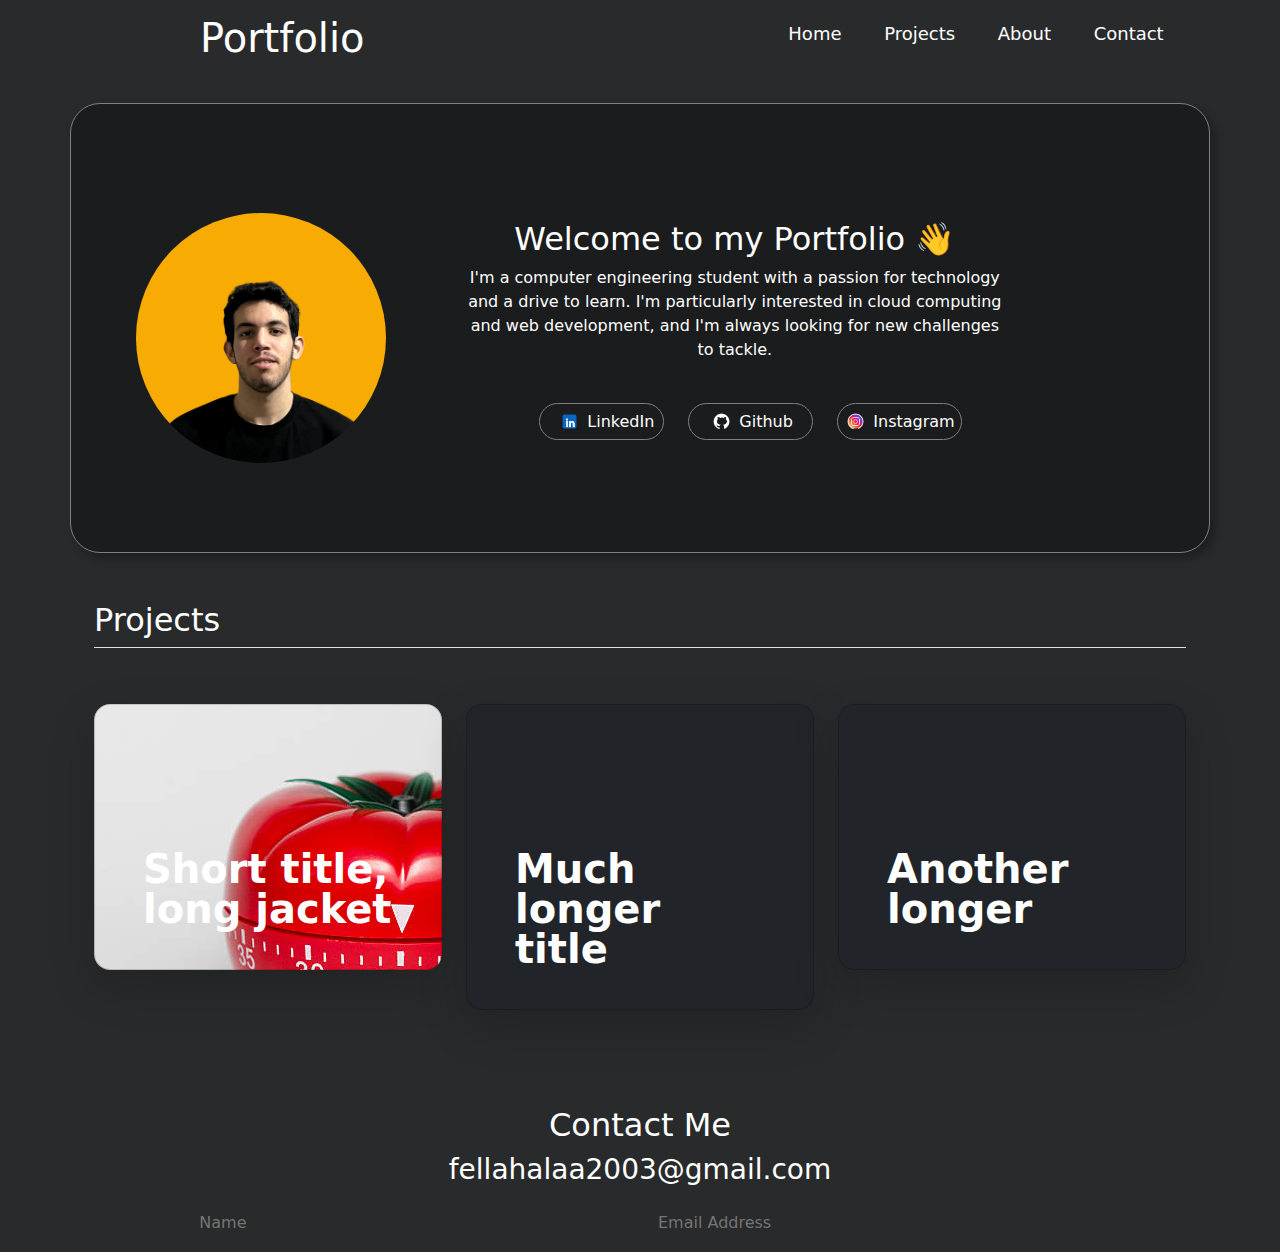
==== index.html @ 3e7cb52d "added my profolio files" ====
<!DOCTYPE html>
<html lang="en">
<head>
    <meta charset="UTF-8">
    <meta name="viewport" content="width=device-width, initial-scale=1.0">
    <title>Portfolio</title>
    <link rel="stylesheet" href="style.css">
    <link href="https://cdn.jsdelivr.net/npm/bootstrap@5.3.3/dist/css/bootstrap.min.css" rel="stylesheet" integrity="sha384-QWTKZyjpPEjISv5WaRU9OFeRpok6YctnYmDr5pNlyT2bRjXh0JMhjY6hW+ALEwIH" crossorigin="anonymous">
</head>
<body>
    <header>
        <div class="nav_bar">
            <h1 class="logo">Portfolio</h1>
            <ul class="nav_list">
                <li class="nav-item"><a href="#" class="nav-link">Home</a></li>
                <li class="nav-item"><a href="#" class="nav-link">Projects</a></li>
                <li class="nav-item"><a href="#" class="nav-link">About</a></li>
                <li class="nav-item"><a href="#" class="nav-link">Contact</a></li>
            </ul>
        </div>
    </header>
    <main>
        <div class="hero container text-center">
            <div class="row align-items-center">
                <div class="col-xl-4 col-xs-12 d-flex justify-content-center">
                    <img id="portrait-image" src="portrait.png" alt="portrait_image">
                </div>
                <div class="col-xl-6 col-xs-12">
                    <div class="summary d-flex flex-column justify-content-center align-items-center">
                        <h2>Welcome to my Portfolio 👋</h2>
                        <p>
                            I'm a computer engineering student with a passion for technology and a drive to learn.
                            I'm particularly interested in cloud computing and web development,
                            and I'm always looking for new challenges to tackle.
                        </p>
                        <ul class="media_buttons">
                            <div class="row">
                                <div class="col-sm-4 col-xs-6 d-flex flex-column justify-content-center align-items-center">
                                    <li class="linkedin"><img class="logo" src="linkedin.png" alt="linkedin logo"><a href="https://www.linkedin.com/in/alafellah/" class="linkes">LinkedIn</a></li>
                                </div>
                                <div class="col-sm-4 col-xs-6 d-flex flex-column justify-content-center align-items-center">
                                    <li class="github"><img class="logo" src="github.png" alt="github logo"><a href="https://github.com/AlaFellah" class="linkes">Github</a></li>
                                </div>
                                <div class="col-sm-4 col-xs-12 d-flex flex-column justify-content-center align-items-center">
                                    <li class="instagram"><img class="logo" src="instagram2.png" alt="instagram logo"><a href="#" class="linkes">Instagram</a></li>
                                </div>
                            </div>
                        </ul>
                    </div>
                </div>
            </div>
        </div>

        <div class="projects">
            <div class="container px-4 py-5" id="custom-cards">
                <h2 class="pb-2 border-bottom text-white">Projects</h2>
            
                <div class="row row-cols-1 row-cols-lg-3 align-items-stretch g-4 py-5">
                  <div class="col">
                    <div class="card card-cover h-80 overflow-hidden text-bg-dark rounded-4 shadow-lg" style="background-image: url('istockphoto-509628331-612x612.jpg');">
                      <div class="d-flex flex-column h-100 p-5 pb-3 text-white text-shadow-1">
                        <h3 class="pt-5 mt-5 mb-4 display-6 lh-1 fw-bold">Short title, long jacket</h3>
                      </div>
                    </div>
                  </div>
            
                  <div class="col">
                    <div class="card card-cover h-80 overflow-hidden text-bg-dark rounded-4 shadow-lg" style="background-image: url('unsplash-photo-2.jpg');">
                      <div class="d-flex flex-column h-100 p-5 pb-3 text-white text-shadow-1">
                        <h3 class="pt-5 mt-5 mb-4 display-6 lh-1 fw-bold">Much longer title</h3>
                      </div>
                    </div>
                  </div>
            
                  <div class="col">
                    <div class="card card-cover h-80 overflow-hidden text-bg-dark rounded-4 shadow-lg" style="background-image: url('unsplash-photo-3.jpg');">
                      <div class="d-flex flex-column h-100 p-5 pb-3 text-shadow-1">
                        <h3 class="pt-5 mt-5 mb-4 display-6 lh-1 fw-bold">Another longer</h3>
                      </div>
                    </div>
                  </div>
                </div>
              </div>
        </div>
        <div class="contact row">
            <h2 class="text-white col-12 d-flex flex-column justify-content-center align-items-center">Contact Me</h2>
            <h3 class="text-white col-12 d-flex flex-column justify-content-center align-items-center">fellahalaa2003@gmail.com</h3>
            <form  action="POST">
                <div class="row">
                    <div class="d-flex justify-content-center align-items-center">
                    <input class="col-4 m-3" type="text" placeholder="Name">
                    <input class="col-4 m-3" type="text" placeholder="Email Address">
                    </div>
                </div>
            </form>
        </div>
    </main>
    <footer>
    </footer>
    <script src="https://cdn.jsdelivr.net/npm/bootstrap@5.3.3/dist/js/bootstrap.bundle.min.js" integrity="sha384-YvpcrYf0tY3lHB60NNkmXc5s9fDVZLESaAA55NDzOxhy9GkcIdslK1eN7N6jIeHz" crossorigin="anonymous"></script>
</body>
</html>
---- style.css ----
html body {
    background-color: #282A2C;
}

body {
    margin: 0;
    padding: 0;
}

header {
    margin: 0;
    padding: 0;
}

.nav_bar {
    display: flex;
    align-items: center;
    justify-content: flex-start;
    color: white;
    margin-left: 200px;
}

.logo {
    margin-left: 50px;
}

.nav_list {
    margin-left: 500px;
    display: flex;
    align-items: center;
    justify-content: space-around;
    list-style-type: none;
    width: 450px;
    font-size: large;
    margin-top: 20px;
    color: white;
}

main {
    padding-top: 40px;
}

.hero {
    display: flex;
    background-color: #1B1C1D;
    height: 450px;
    border-radius: 30px;
    margin: 0 auto;
    padding-top: 20px;
    box-shadow: 5px 5px 10px rgba(0, 0, 0, 0.3);
    border: 0.5px solid gray;
}

@media (max-width: 1199.98px) {
    .hero {
        min-height: 800px;
    }
    .summary {
        align-items: center;
    }
}
@media (max-width: 576px) {
    .github{
        margin-top: 20px;
    }
    .instagram{
        margin-top: 20px;
    }
}

#portrait-image {
    width: 250px;   
    height: 250px;
    border-radius: 50%;
    object-fit: cover;
}

.summary {
    background-color: #1B1C1D;
    color: white;
}

.media_buttons {
    list-style-type: none;
    margin-top: 25px;
}

.linkedin {
    display: flex;
    align-items: center;
    padding-left: 12px;
    border-radius: 30px;
    background-color: #1B1C1D;
    border: 1px solid gray;
    color: white;
    width: 125px;
}

.linkes {
    text-decoration: none;
    color: white;
}

.github {
    display: flex;
    align-items: center;
    padding-left: 15px;
    border-radius: 30px;
    background-color: #1B1C1D;
    border: 1px solid gray;
    color: white;
    width: 125px;
}

.instagram {
    display: flex;
    align-items: center;
    border-radius: 30px;
    background-color: #1B1C1D;
    border: 1px solid gray;
    color: white;
    width: 125px;
}

.logo {
    padding: 0px;
    margin: 0px;
    width: 35px;
    height: 35px;
}

.contact {
    display: flex;
    justify-content: center;
}

input, textarea {
    border: none;
    outline: none;
    background: none;
    box-shadow: none;
  }
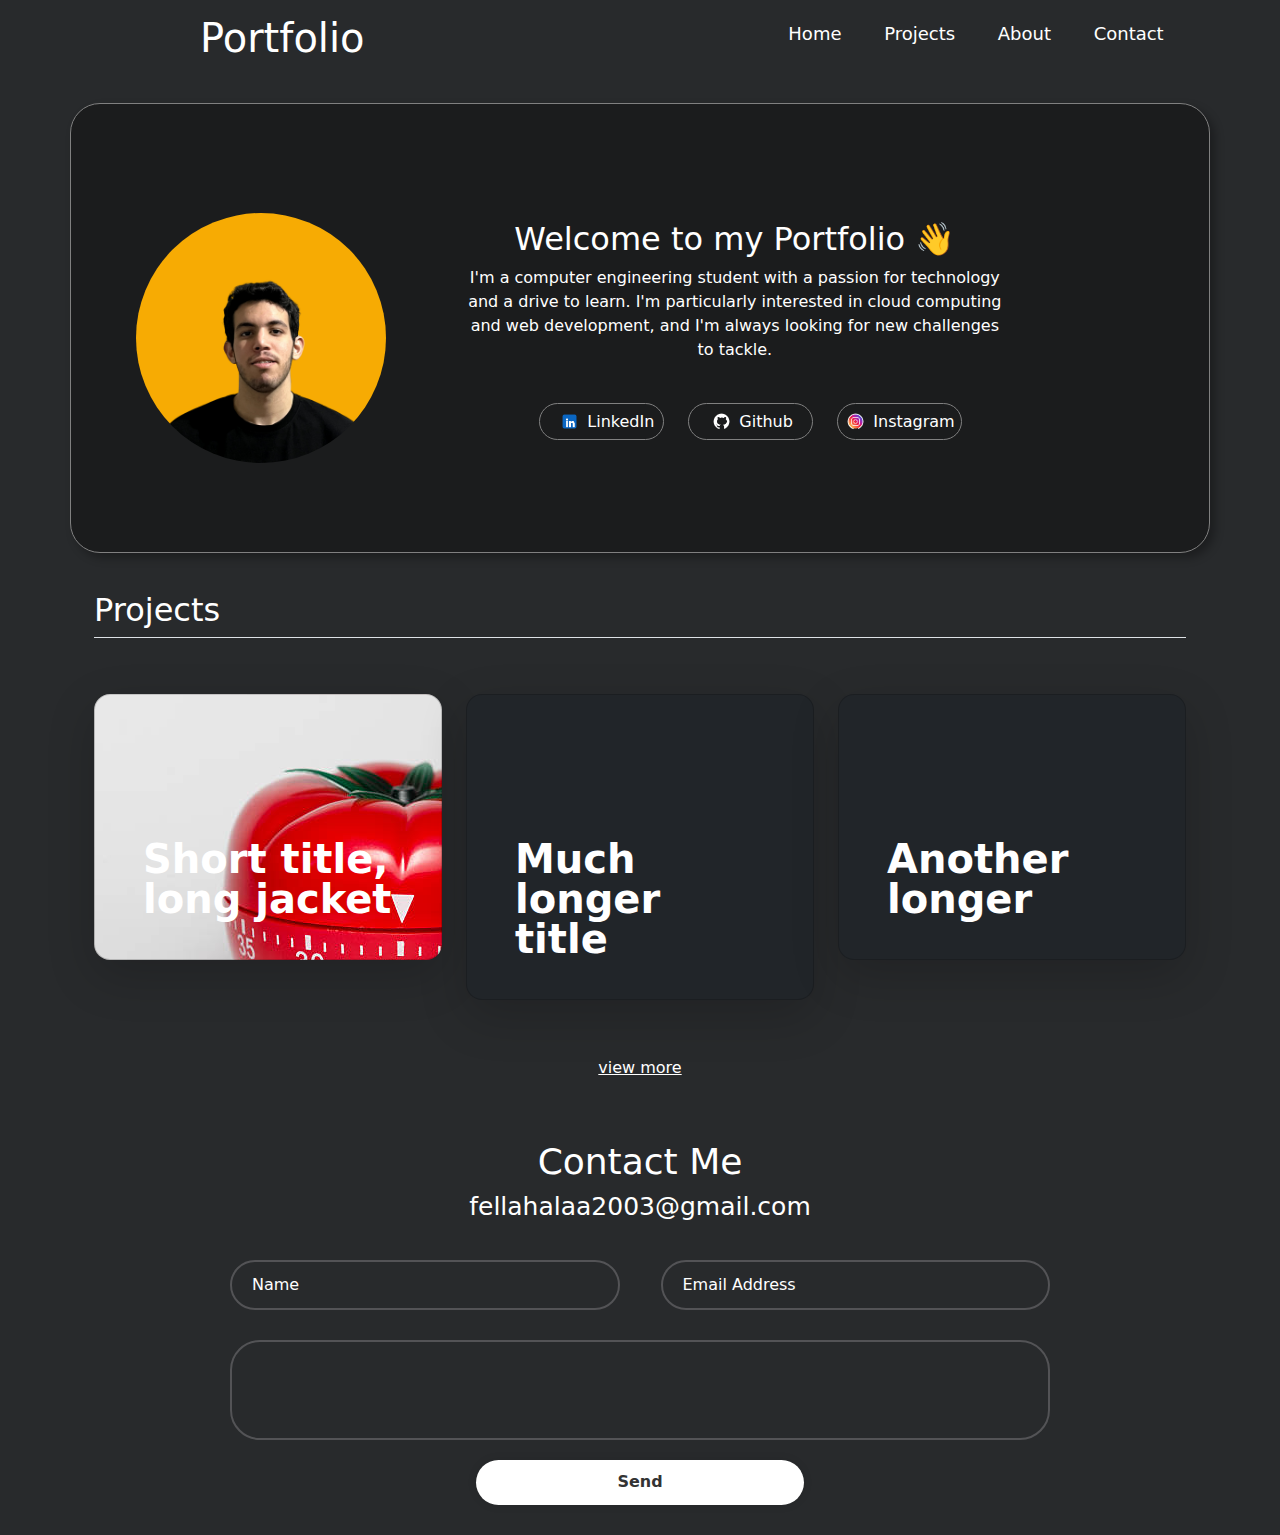
==== commit 039520b0: "i completed the contact me part" ====
--- a/index.html
+++ b/index.html
@@ -52,7 +52,7 @@
         </div>
 
         <div class="projects">
-            <div class="container px-4 py-5" id="custom-cards">
+            <div class="container px-4 py-2" id="custom-cards">
                 <h2 class="pb-2 border-bottom text-white">Projects</h2>
             
                 <div class="row row-cols-1 row-cols-lg-3 align-items-stretch g-4 py-5">
@@ -81,19 +81,34 @@
                   </div>
                 </div>
               </div>
+              <div class="view-box">
+                <a class="view" href="">view more </a>
+              </div>
         </div>
-        <div class="contact row">
-            <h2 class="text-white col-12 d-flex flex-column justify-content-center align-items-center">Contact Me</h2>
-            <h3 class="text-white col-12 d-flex flex-column justify-content-center align-items-center">fellahalaa2003@gmail.com</h3>
-            <form  action="POST">
-                <div class="row">
-                    <div class="d-flex justify-content-center align-items-center">
-                    <input class="col-4 m-3" type="text" placeholder="Name">
-                    <input class="col-4 m-3" type="text" placeholder="Email Address">
-                    </div>
+        <div class="contact">
+        <div class="wrapper">
+          <form  action="POST"></form>
+            <h1>Contact Me</h1>
+            <h2>fellahalaa2003@gmail.com</h2>
+            <div class="input-container">           
+              <div class="input-box">
+                  <input type="text" placeholder="Name">
+                </div>
+                <div class="input-box  email-box">   
+                  <input  type="text" placeholder="Email Address">
+                </div>
+              </div>
+     
+                <div class="text-box">   
+                  <textarea></textarea>
+
+                </div>
+                <div class="btn-box">
+                  <button type="submit" class="btn">Send</button>
                 </div>
             </form>
         </div>
+      </div>
     </main>
     <footer>
     </footer>
--- a/style.css
+++ b/style.css
@@ -134,9 +134,119 @@
     justify-content: center;
 }
 
-input, textarea {
-    border: none;
-    outline: none;
+.projects{
+    /* background-color: rgba(235,235,230,1);
+    
+    border-color: rgba(0, 0, 0, .05); */
+    margin-top:30px;
+}
+
+/* input, textarea {
+    border-radius: 30px;
+    border: none;
+    border: 1px solid gray;
     background: none;
     box-shadow: none;
-  }+  } */
+.contact{
+    display: flex;
+    justify-content: center;
+    align-items: center;
+    margin-top: 30px;
+    
+}
+.wrapper{
+    width: 900px;
+    color: #fff;
+    background-color: transparent;
+    border-radius: 10px;
+    padding: 30px 40px;
+    
+}
+
+.wrapper h1{
+    font-size: 36px;
+    text-align: center;
+    
+}
+.wrapper h2{
+    font-size: 25px;
+    text-align: center;
+    
+}
+
+.wrapper .input-box{
+
+    width: 50%;
+    height: 50px;
+    margin: 30px 0px;
+}
+
+.input-box input{
+    width: 95%;
+    height: 100%;
+    background: transparent;
+    border: none;
+    outline: none;
+    border: 2px solid rgba(255, 252, 255, .2);
+    border-radius: 40px;
+    font-size: 16px;
+    color: #fff;
+    padding: 20px 45px 20px 20px;
+    
+}
+.input-box input::placeholder {
+    color: #fff;
+}
+.wrapper .text-box{
+    width: 100%;
+    height: 100px;
+    margin: 0px 0px 20px 0px;
+}
+.text-box textarea{
+    width: 100%;
+    height: 100%;
+    background: transparent;
+    border: none;
+    outline: none;
+    border: 2px solid rgba(255, 252, 255, .2);
+    border-radius: 30px;
+    font-size: 16px;
+    color: #fff;
+    padding: 20px 45px 20px 20px;
+    resize: none;
+
+}
+.wrapper .btn{
+    width: 40%;
+    height: 45px;
+    background: #fff;
+    border: none;
+    outline:none;
+    border-radius: 40px;
+    box-shadow: 0 0 10px rgba(0, 0, 0, .1);
+    cursor: pointer;
+    font-size: 16px;
+    color: #333;
+    font-weight: 600;
+    
+}
+.wrapper .input-container{
+    display: flex; 
+    justify-content: right;
+}
+.email-box{display: flex;
+justify-content: end;}
+.btn-box{
+    display: flex;
+    justify-content: center;
+}
+
+.view-box{
+    display: flex;
+    justify-content: center ;
+    
+}
+.view{
+    color: white;
+}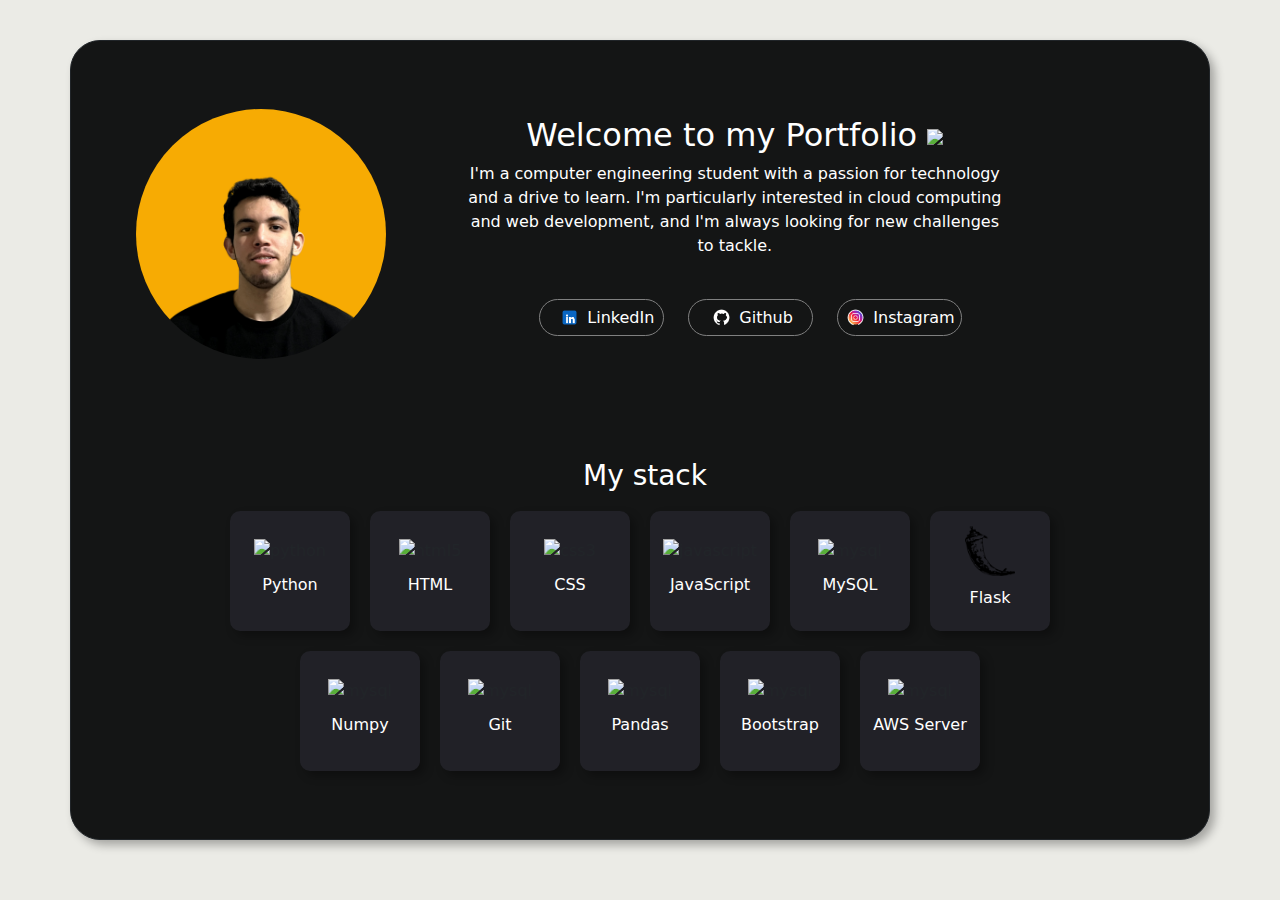
==== commit 0d665e01: "I Added Skills Section" ====
--- a/index.html
+++ b/index.html
@@ -9,30 +9,24 @@
 </head>
 <body>
     <header>
-        <div class="nav_bar">
-            <h1 class="logo">Portfolio</h1>
-            <ul class="nav_list">
-                <li class="nav-item"><a href="#" class="nav-link">Home</a></li>
-                <li class="nav-item"><a href="#" class="nav-link">Projects</a></li>
-                <li class="nav-item"><a href="#" class="nav-link">About</a></li>
-                <li class="nav-item"><a href="#" class="nav-link">Contact</a></li>
-            </ul>
-        </div>
     </header>
     <main>
         <div class="hero container text-center">
-            <div class="row align-items-center">
-                <div class="col-xl-4 col-xs-12 d-flex justify-content-center">
+            <div class="row align-items-center d-flex mt-5">
+                <div class="col-xl-4 col-xs-12 d-flex justify-content-center my-image">
                     <img id="portrait-image" src="portrait.png" alt="portrait_image">
                 </div>
                 <div class="col-xl-6 col-xs-12">
                     <div class="summary d-flex flex-column justify-content-center align-items-center">
-                        <h2>Welcome to my Portfolio 👋</h2>
+                      <div class="paragraph">  
+                        <h2>Welcome to my Portfolio  <img src="https://media.giphy.com/media/hvRJCLFzcasrR4ia7z/giphy.gif" width="30px"></h2>
                         <p>
                             I'm a computer engineering student with a passion for technology and a drive to learn.
                             I'm particularly interested in cloud computing and web development,
                             and I'm always looking for new challenges to tackle.
                         </p>
+                      </div>
+                      
                         <ul class="media_buttons">
                             <div class="row">
                                 <div class="col-sm-4 col-xs-6 d-flex flex-column justify-content-center align-items-center">
@@ -45,13 +39,96 @@
                                     <li class="instagram"><img class="logo" src="instagram2.png" alt="instagram logo"><a href="#" class="linkes">Instagram</a></li>
                                 </div>
                             </div>
-                        </ul>
+                        </ul>                                         
+                       
+                        </div>
+                    </div> 
+            </div>
+            <div class="stack-container">                    
+              <div class="stack">
+                <h3 class="text-white">My stack</h3>
+                <div class="language">
+                  <!-- python -->
+                   <div class="skill-card">
+                      <div class="card-content">                        
+                        <img src="https://img.icons8.com/?size=100&id=13441&format=png&color=000000" alt="python" width="50" height="50" style="margin: 10px;"/> 
+                        <p class="text-white">Python</p>
+                      </div>
                     </div>
+                  <!-- html -->
+                  <div class="skill-card"> 
+                    <div class="card-content">                    
+                      <img src="https://img.icons8.com/?size=100&id=20909&format=png&color=000000" alt="html5" width="50" height="50" style="margin: 10px;"/> 
+                      <p class="text-white">HTML</p>
+                    </div>                                 
+                  </div>
+                  <!-- CSS --> 
+                  <div class="skill-card">          
+                    <div class="card-content">
+                      <img src="https://img.icons8.com/?size=100&id=21278&format=png&color=000000" alt="css3" width="50" height="50" style="margin: 10px;"/>                     
+                      <p class="text-white">CSS</p>
+                    </div>                         
+                  </div> 
+                  <!-- JavaScript -->  
+                  <div class="skill-card">  
+                    <div class="card-content">
+                      <img src="https://img.icons8.com/?size=100&id=108784&format=png&color=000000" alt="javascript" width="50" height="50" style="margin: 10px;"/> 
+                      <p class="text-white">JavaScript</p>
+                    </div>                                         
+                  </div>
+                  <!-- mysql -->  
+                  <div class="skill-card">
+                    <div class="card-content">
+                      <img src="https://www.vectorlogo.zone/logos/mysql/mysql-ar21.svg" alt="mysql" width="50" height="50" style="margin: 10px;"/> 
+                      <p class="text-white">MySQL</p>
+                    </div>                                   
+                  </div>
+                  <!-- git -->
+                  <div class="skill-card">
+                    <div class="card-content">
+                      <img src="flask.png" alt="c" width="50" height="50" style="margin: 10px;"/> 
+                      <p class="text-white">Flask</p>
+                    </div>                                  
+                  </div>
                 </div>
+                <div class="language">
+                  <div class="skill-card">
+                    <div class="card-content">
+                      <img src="https://img.icons8.com/?size=100&id=aR9CXyMagKIS&format=png&color=000000" alt="mysql" width="50" height="50" style="margin: 10px;"/> 
+                      <p class="text-white">Numpy</p>
+                    </div>
+
+                  </div>
+                  <div class="skill-card">
+                    <div class="card-content">
+                      <img src="https://img.icons8.com/?size=100&id=20906&format=png&color=000000" alt="mysql" width="50" height="50" style="margin: 10px;"/> 
+                      <p class="text-white">Git</p>
+                    </div>
+                  </div>
+                  <div class="skill-card">
+                    <div class="card-content">
+                      <img src="https://img.icons8.com/?size=100&id=xSkewUSqtErH&format=png&color=000000" alt="mysql" width="50" height="50" style="margin: 10px;"/> 
+                      <p class="text-white">Pandas</p>
+                    </div>
+                  </div>
+                  <div class="skill-card">
+                    <div class="card-content">
+                      <img src="https://img.icons8.com/?size=100&id=PndQWK6M1Hjo&format=png&color=000000" alt="mysql" width="50" height="50" style="margin: 10px;"/> 
+                      <p class="text-white">Bootstrap</p>
+                    </div>
+                  </div>
+                  <div class="skill-card">
+                    <div class="card-content">
+                      <img src="https://img.icons8.com/?size=100&id=33039&format=png&color=000000" alt="mysql" width="50" height="50" style="margin: 10px;"/> 
+                      <p class="text-white">AWS Server</p>
+                    </div>
+                  </div>
+                </div>
+            </div>
             </div>
         </div>
 
-        <div class="projects">
+        <!-- <div class="projects">
             <div class="container px-4 py-2" id="custom-cards">
                 <h2 class="pb-2 border-bottom text-white">Projects</h2>
             
@@ -108,10 +185,11 @@
                 </div>
             </form>
         </div>
-      </div>
+      </div> -->
     </main>
     <footer>
     </footer>
     <script src="https://cdn.jsdelivr.net/npm/bootstrap@5.3.3/dist/js/bootstrap.bundle.min.js" integrity="sha384-YvpcrYf0tY3lHB60NNkmXc5s9fDVZLESaAA55NDzOxhy9GkcIdslK1eN7N6jIeHz" crossorigin="anonymous"></script>
+    <script src="app.js"></script>
 </body>
 </html>--- a/style.css
+++ b/style.css
@@ -1,6 +1,6 @@
 html body {
-    background-color: #282A2C;
-}
+        background-color:  rgba(235, 235, 230, 1);
+        }
 
 body {
     margin: 0;
@@ -12,43 +12,38 @@
     padding: 0;
 }
 
-.nav_bar {
-    display: flex;
-    align-items: center;
-    justify-content: flex-start;
-    color: white;
-    margin-left: 200px;
-}
 
 .logo {
     margin-left: 50px;
 }
 
-.nav_list {
-    margin-left: 500px;
-    display: flex;
-    align-items: center;
-    justify-content: space-around;
-    list-style-type: none;
-    width: 450px;
-    font-size: large;
-    margin-top: 20px;
-    color: white;
-}
+
 
 main {
     padding-top: 40px;
 }
 
 .hero {
-    display: flex;
-    background-color: #1B1C1D;
-    height: 450px;
-    border-radius: 30px;
-    margin: 0 auto;
+
+    /* background-color: rgb(20, 21, 21); */
+    height: 800px;
+    border-radius: 30px;
     padding-top: 20px;
     box-shadow: 5px 5px 10px rgba(0, 0, 0, 0.3);
-    border: 0.5px solid gray;
+    border: 0.5px solid ;
+    background-color: rgb(20, 21, 21);
+
+}
+
+.stack-container{
+    display: flex;
+    justify-content: start;
+
+}
+
+.stack h3{
+    text-align: start;
+    margin-left: 10px;
 }
 
 @media (max-width: 1199.98px) {
@@ -76,7 +71,7 @@
 }
 
 .summary {
-    background-color: #1B1C1D;
+    background-color: transparent;
     color: white;
 }
 
@@ -90,7 +85,7 @@
     align-items: center;
     padding-left: 12px;
     border-radius: 30px;
-    background-color: #1B1C1D;
+    background-color: transparent;
     border: 1px solid gray;
     color: white;
     width: 125px;
@@ -106,7 +101,7 @@
     align-items: center;
     padding-left: 15px;
     border-radius: 30px;
-    background-color: #1B1C1D;
+    background-color: transparent;
     border: 1px solid gray;
     color: white;
     width: 125px;
@@ -116,7 +111,7 @@
     display: flex;
     align-items: center;
     border-radius: 30px;
-    background-color: #1B1C1D;
+    background-color: transparent;
     border: 1px solid gray;
     color: white;
     width: 125px;
@@ -249,4 +244,92 @@
 }
 .view{
     color: white;
-}+}
+
+@keyframes slideInLeft {
+    from {
+      transform: translateX(-100%);
+      opacity: 0;
+    }
+    to {
+      transform: translateX(0);
+      opacity: 1;
+    }
+  }
+/*   
+  .hero {
+    animation: slideInLeft 1s ease-out forwards;
+  }
+ */
+
+ 
+@keyframes slideDown {
+    from {
+      transform: translateY(-100%);
+      opacity: 0;
+    }
+    to {
+      transform: translateY(0);
+      opacity: 1;
+    }
+  } 
+  
+  @keyframes slideUp {
+    from {
+      transform: translateY(100%);
+      opacity: 0;
+    }
+    to {
+      transform: translateY(0);
+      opacity: 1;
+    }
+  }
+
+  @keyframes slideInLeft {
+    from {
+      transform: translateX(100%);
+      opacity: 0;
+    }
+    to {
+      transform: translateX(0);
+      opacity: 1;
+    }
+  }
+
+
+  .hero .paragraph{
+    animation: slideDown 2s ease-out forwards;
+  }
+
+  .hero .my-image{
+    animation: slideUp 2s ease-out forwards;
+  }
+
+  .hero .media_buttons{
+    animation: slideInLeft 2s ease-out forwards;
+  }
+
+  .skill-card{
+    display: flex;
+    justify-content: center;
+    align-items: center;
+    width: 120px;
+    height: 120px;
+    box-shadow: 5px 5px 10px rgba(0, 0, 0, 0.3);
+    border-radius: 10px;
+    background-color: #212127;
+    margin: 10px 10px;
+  }
+
+.stack h3{
+    text-align: center;
+}
+  .language{display: flex;
+    justify-content: center;
+}
+
+.stack-container {
+    display: flex;
+    justify-content: center;
+    margin-top: 100px;
+}
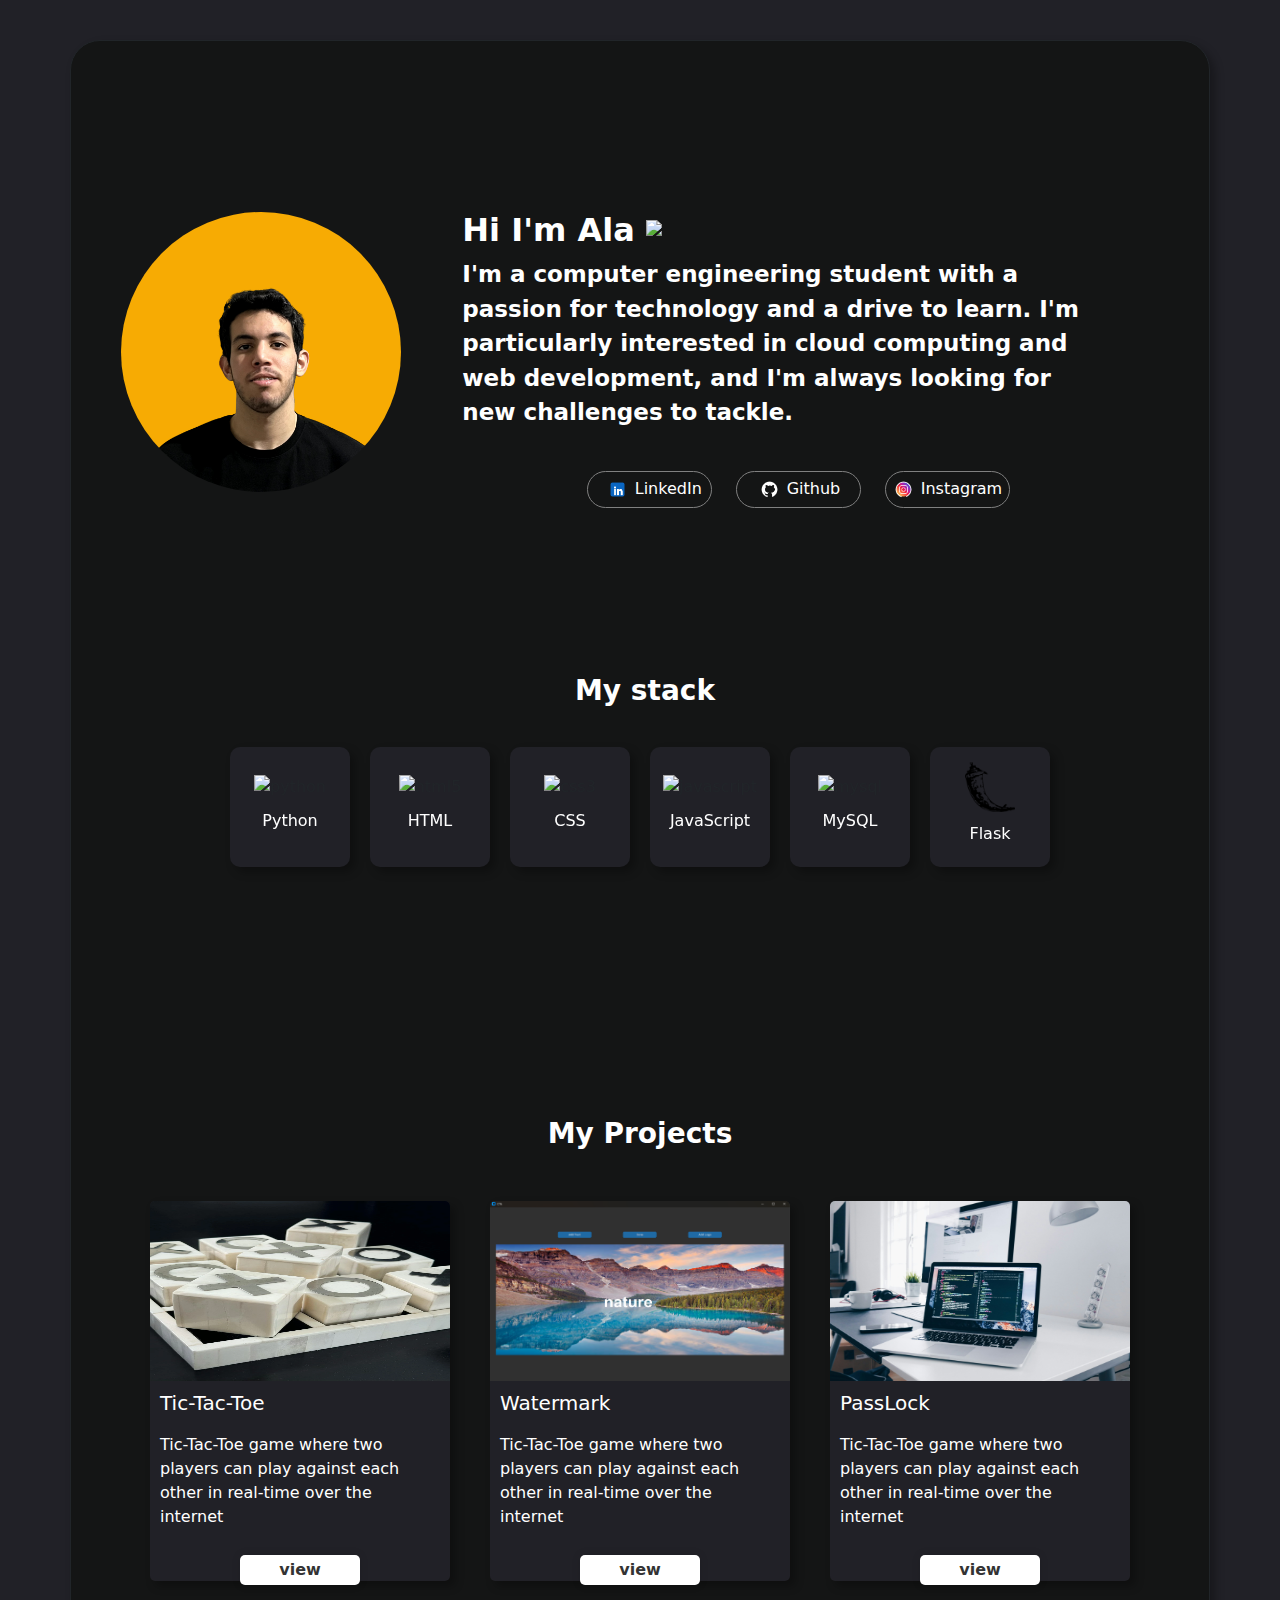
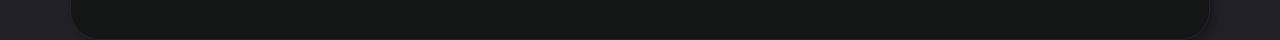
==== commit 7ebd042d: "I finished the most parts of the website" ====
--- a/index.html
+++ b/index.html
@@ -6,24 +6,28 @@
     <title>Portfolio</title>
     <link rel="stylesheet" href="style.css">
     <link href="https://cdn.jsdelivr.net/npm/bootstrap@5.3.3/dist/css/bootstrap.min.css" rel="stylesheet" integrity="sha384-QWTKZyjpPEjISv5WaRU9OFeRpok6YctnYmDr5pNlyT2bRjXh0JMhjY6hW+ALEwIH" crossorigin="anonymous">
-</head>
+    <link href="https://fonts.googleapis.com/css2?family=Plus+Jakarta+Sans:wght@800&display=swap" rel="stylesheet">
+
+  </head>
 <body>
     <header>
     </header>
     <main>
         <div class="hero container text-center">
-            <div class="row align-items-center d-flex mt-5">
-                <div class="col-xl-4 col-xs-12 d-flex justify-content-center my-image">
+            <div class="row align-items-center d-flex">
+                <div class="col-xl-4 col-xs-12 d-flex justify-content-center my-image ">
                     <img id="portrait-image" src="portrait.png" alt="portrait_image">
                 </div>
-                <div class="col-xl-6 col-xs-12">
+                <div class="col-xl-7 col-xs-12">
                     <div class="summary d-flex flex-column justify-content-center align-items-center">
                       <div class="paragraph">  
-                        <h2>Welcome to my Portfolio  <img src="https://media.giphy.com/media/hvRJCLFzcasrR4ia7z/giphy.gif" width="30px"></h2>
-                        <p>
-                            I'm a computer engineering student with a passion for technology and a drive to learn.
+                        <h2><strong>Hi I'm Ala </strong> <img class="pb-2" src="https://media.giphy.com/media/hvRJCLFzcasrR4ia7z/giphy.gif" width="30px"></h2>
+                        <p class="description"><strong>
+                                                      I'm a computer engineering student with a passion for technology and a drive to learn.
                             I'm particularly interested in cloud computing and web development,
                             and I'm always looking for new challenges to tackle.
+                        </strong>
+
                         </p>
                       </div>
                       
@@ -46,7 +50,7 @@
             </div>
             <div class="stack-container">                    
               <div class="stack">
-                <h3 class="text-white">My stack</h3>
+                <h3 class="stack-title"><strong>My stack</strong></h3>
                 <div class="language">
                   <!-- python -->
                    <div class="skill-card">
@@ -126,8 +130,39 @@
                 </div>
             </div>
             </div>
+
+            <h3 class="project-header"><strong>My Projects</strong></h3>
+            <div class="projects">
+              <div class="project_card">
+                <img class="project-pic" src="tictactoe2.webp" alt="tictactoe" >
+                <h5 class="project-title">Tic-Tac-Toe</h5>
+                <p class="project-description">Tic-Tac-Toe game where two players can play against each other in real-time over the internet</p>
+                <div class="btn-box">                  
+                  <button class="bttn">view</button>
+                </div>
+
+              </div>
+              <div class="project_card">
+                <img class="project-pic" src="water.png" alt="" >
+                <h5 class="project-title">Watermark</h5>
+                <p class="project-description">Tic-Tac-Toe game where two players can play against each other in real-time over the internet</p>
+                <div class="btn-box">                  
+                  <button class="bttn">view</button>
+                </div>
+              </div>
+              <div class="project_card">
+                <img class="project-pic" src="coding-mac.jpg" alt="" >
+                <h5 class="project-title">PassLock</h5>
+                <p class="project-description">Tic-Tac-Toe game where two players can play against each other in real-time over the internet</p>
+                <div class="btn-box">                  
+                  <button class="bttn">view</button>
+                </div>
+              </div> 
+                  
+
+            </div>
         </div>
-
+        
         <!-- <div class="projects">
             <div class="container px-4 py-2" id="custom-cards">
                 <h2 class="pb-2 border-bottom text-white">Projects</h2>
--- a/style.css
+++ b/style.css
@@ -1,5 +1,5 @@
 html body {
-        background-color:  rgba(235, 235, 230, 1);
+        background-color:  #212127;
         }
 
 body {
@@ -26,7 +26,7 @@
 .hero {
 
     /* background-color: rgb(20, 21, 21); */
-    height: 800px;
+    height: 1600px;
     border-radius: 30px;
     padding-top: 20px;
     box-shadow: 5px 5px 10px rgba(0, 0, 0, 0.3);
@@ -35,6 +35,15 @@
 
 }
 
+.description{
+    text-align: start;
+    font-size: 23px;
+    
+}
+h2{
+    text-align: start;
+}
+
 .stack-container{
     display: flex;
     justify-content: start;
@@ -64,8 +73,8 @@
 }
 
 #portrait-image {
-    width: 250px;   
-    height: 250px;
+    width: 280px;   
+    height: 280px;
     border-radius: 50%;
     object-fit: cover;
 }
@@ -73,6 +82,15 @@
 .summary {
     background-color: transparent;
     color: white;
+    margin-top: 150px;
+}
+
+.my-image{
+    display: flex;
+    justify-content: center;
+    align-items: center;
+    padding-top: 120px;
+    height: 400px;
 }
 
 .media_buttons {
@@ -232,10 +250,6 @@
 }
 .email-box{display: flex;
 justify-content: end;}
-.btn-box{
-    display: flex;
-    justify-content: center;
-}
 
 .view-box{
     display: flex;
@@ -331,5 +345,106 @@
 .stack-container {
     display: flex;
     justify-content: center;
+    margin-top: 150px;
+}
+
+ 
+
+
+.skill-card {
+    opacity: 0;
+    transition: all 1s;
+    filter: blur(5px);
+    transform: translateX(-100%);
+}
+.show {
+    opacity: 1;
+    filter: blur(0px);
+    transform: translateX(0);
+
+}
+@media(prefers-reduced-motion) {
+    .skill-card{
+        transition: none;
+    }
+}
+
+.skill-card:nth-child(2){
+    transition-delay: 200ms;
+}
+
+.skill-card:nth-child(3){
+    transition-delay: 300ms;
+}
+.skill-card:nth-child(4){
+    transition-delay: 500ms;
+}
+.skill-card:nth-child(5){
+    transition-delay: 600ms;
+}
+.skill-card:nth-child(6){
+    transition-delay: 700ms;
+}
+.project_card{
+    width: 300px;
+    height: 380px;
+    background-color: #212127;
+    margin: 20px;
+    box-shadow: 5px 5px 10px rgba(0, 0, 0, 0.3);
+    transition: all 0.4s;
+    border-radius: 5px;
+}
+.project_card:hover{
+    transform: scale(1.15);
+}
+
+.project-pic{
+    width: 100%;
+    height: 180px;
+    border-top-left-radius: 5px;
+    border-top-right-radius: 5px;
+
+}
+
+.project-description{
+    padding: 10px;
+    color: #fff;
+    text-align: start;
+
+}
+.projects{
+    display: flex;
+    justify-content: center;
+}
+.project-header{
+    color: white;
     margin-top: 100px;
-}
+
+}
+
+.bttn{
+    width: 40%; /* Make sure it's wide enough */
+    height: 30px; /* Increase height to allow for the rounded corners to show */
+    border-radius: 5px; 
+    background: #fff;
+    border: none;
+    outline: none;
+    
+    box-shadow: 0 0 10px rgba(0, 0, 0, .1);
+    cursor: pointer;
+    font-size: 16px;
+    color: #333;
+    font-weight: 600;
+
+
+}
+.card-img-top{height: 80px;}
+.project-title{
+    text-align: start;
+    color: #fff;
+    padding:10px 0px 0px 10px;
+}
+.stack-title{
+    color: #fff;
+    margin-bottom: 30px;
+}